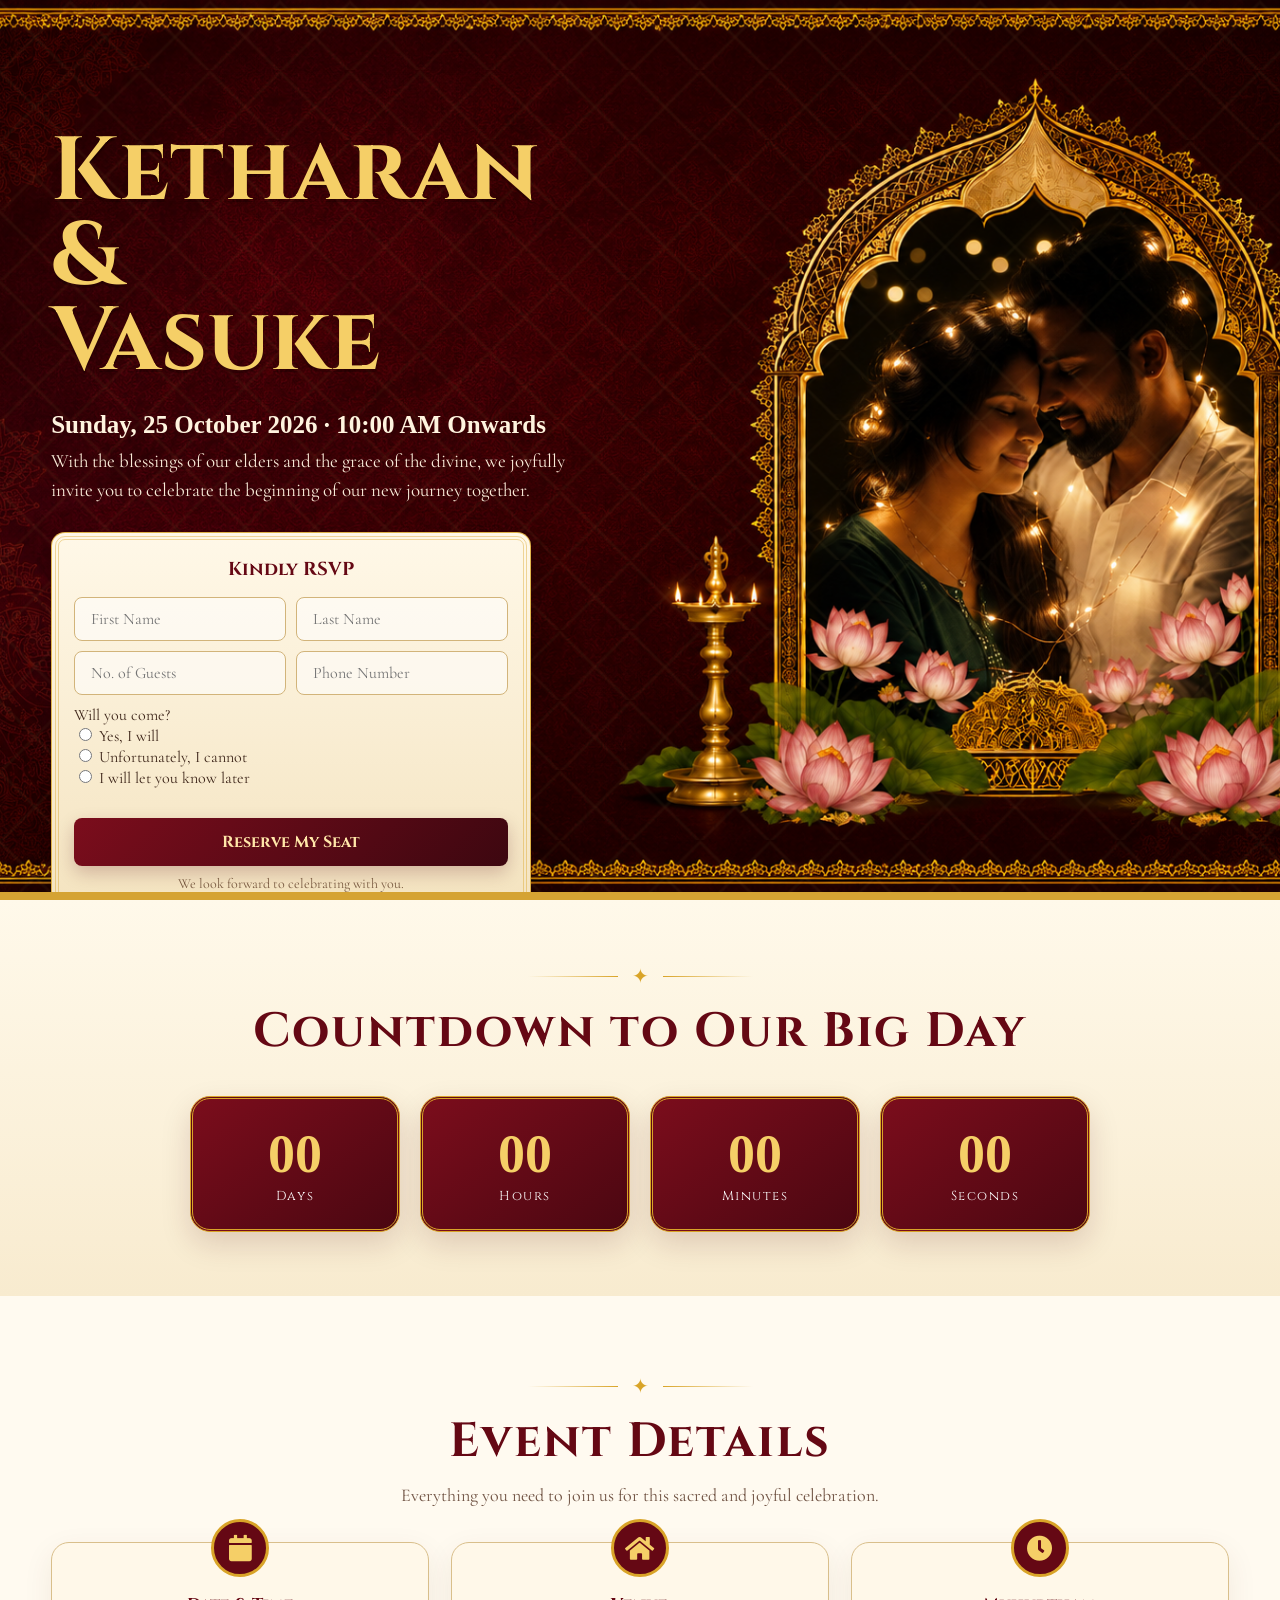
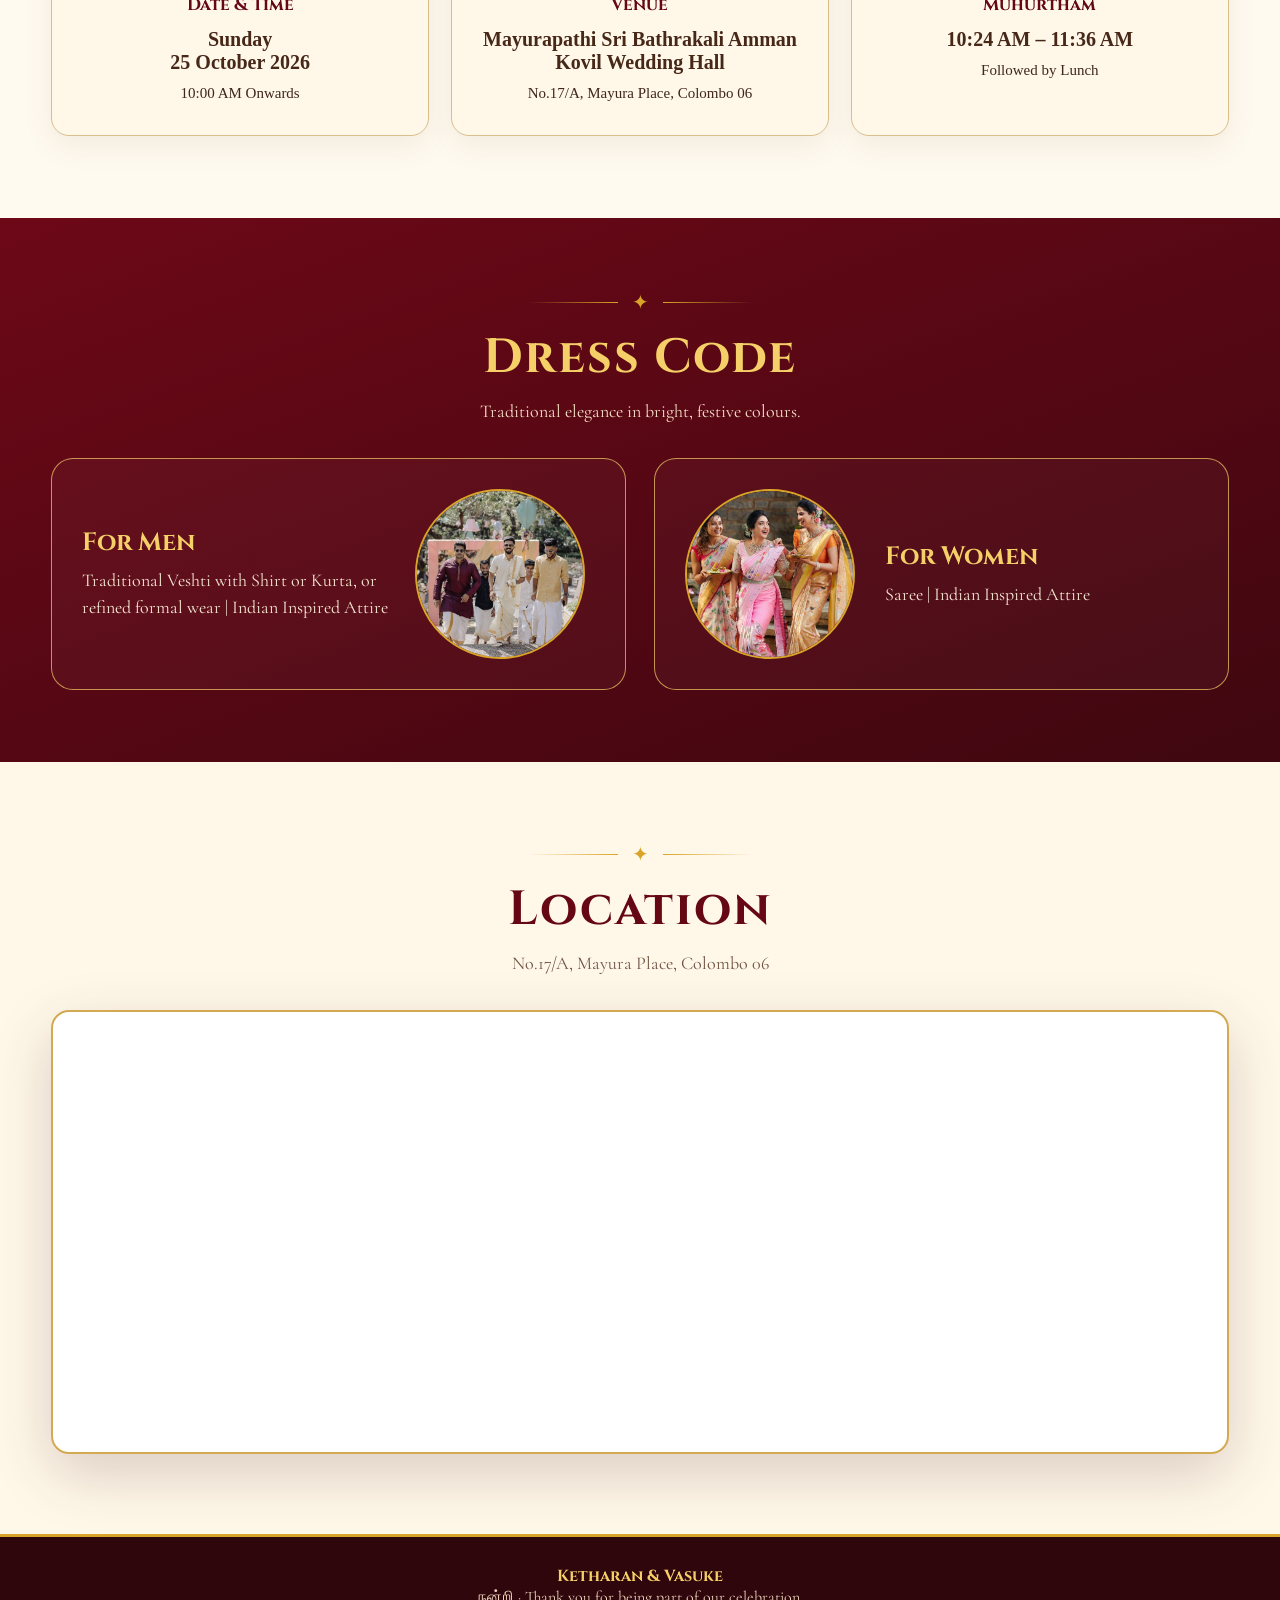
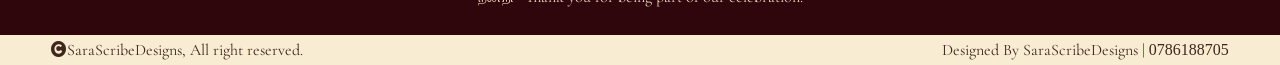
==== index.html @ 663a2b0b "rename home" ====
<!DOCTYPE html>
<html lang="en">

<head>
    <meta charset="UTF-8" />
    <meta name="viewport" content="width=device-width, initial-scale=1.0" />
    <meta name="theme-color" content="#5b0713" />
    <title>Ketharan & Vasuke — Wedding Invitation</title>
    <link rel="preconnect" href="https://fonts.googleapis.com">
    <link rel="preconnect" href="https://fonts.gstatic.com" crossorigin>
    <link
        href="https://fonts.googleapis.com/css2?family=Cinzel:wght@500;600;700&family=Cormorant+Garamond:wght@400;500;600;700&family=Noto+Serif+Tamil:wght@500;600;700&display=swap"
        rel="stylesheet">
    <!-- Icon Font Stylesheet -->
    <link rel="stylesheet" href="https://use.fontawesome.com/releases/v5.15.4/css/all.css" />
    <link href="https://cdn.jsdelivr.net/npm/bootstrap-icons@1.4.1/font/bootstrap-icons.css" rel="stylesheet">
    <style>
        :root {
            --maroon: #650814;
            --maroon-2: #3d0710;
            --wine: #7b0d1c;
            --gold: #d9a428;
            --gold-2: #f5cf67;
            --ivory: #fff7e7;
            --cream: #f8ecd2;
            --ink: #3f271b;
            --green: #425f2b;
            --shadow: 0 20px 60px rgba(55, 8, 17, .18);
        }

        * {
            box-sizing: border-box
        }

        html {
            scroll-behavior: smooth
        }

        body {
            margin: 0;
            color: var(--ink);
            font-family: 'Cormorant Garamond', Georgia, serif;
            background:
                radial-gradient(circle at 20% 0%, rgba(217, 164, 40, .08), transparent 30%),
                linear-gradient(180deg, #fff9ed, #f8ecd2);
            overflow-x: hidden;
        }

        img {
            max-width: 100%;
            display: block
        }

        a {
            color: inherit;
            text-decoration: none
        }

        button,
        input,
        select {
            font: inherit
        }

        section {
            position: relative
        }

        .container {
            width: min(1180px, 92vw);
            margin: auto
        }

        .ornament-line {
            display: flex;
            align-items: center;
            gap: 14px;
            justify-content: center;
            color: var(--gold);
            font-size: 20px;
            margin-bottom: 10px
        }

        .ornament-line::before,
        .ornament-line::after {
            content: "";
            height: 1px;
            width: 90px;
            background: linear-gradient(90deg, transparent, var(--gold))
        }

        .ornament-line::after {
            background: linear-gradient(90deg, var(--gold), transparent)
        }

        .section-title {
            margin: 0;
            text-align: center;
            color: var(--maroon);
            font-family: 'Cinzel', serif;
            font-size: clamp(28px, 4vw, 48px);
            letter-spacing: .04em
        }

        .section-subtitle {
            text-align: center;
            margin: 10px auto 36px;
            max-width: 640px;
            font-size: 18px;
            color: #705343
        }

        .pattern-corner {
            position: absolute;
            width: 180px;
            height: 180px;
            opacity: .12;
            pointer-events: none;
            background:
                radial-gradient(circle at center, transparent 0 26px, var(--gold) 27px 29px, transparent 30px 41px, var(--gold) 42px 44px, transparent 45px),
                conic-gradient(from 22deg, transparent 0 10deg, var(--gold) 10deg 12deg, transparent 12deg 34deg, var(--gold) 34deg 36deg, transparent 36deg);
            border-radius: 50%;
        }

        .pattern-corner.left {
            left: -80px;
            top: 50px
        }

        .pattern-corner.right {
            right: -80px;
            top: 80px
        }

        /* NAV */
        .site-header {
            position: absolute;
            z-index: 20;
            left: 0;
            right: 0;
            top: 0;
            padding: 22px 0;
        }

        .navbar {
            display: flex;
            align-items: center;
            justify-content: space-between;
            gap: 28px
        }

        .brand {
            display: flex;
            align-items: center;
            gap: 12px;
            color: var(--gold-2);
            font-family: 'Noto Serif Tamil', serif
        }

        .brand-mark {
            width: 42px;
            height: 42px;
            border: 1px solid rgba(245, 207, 103, .65);
            border-radius: 50%;
            display: grid;
            place-items: center;
            box-shadow: inset 0 0 0 5px rgba(245, 207, 103, .08);
            font-family: 'Cinzel';
            font-size: 18px;
        }

        .brand-copy small {
            display: block;
            font-family: 'Cormorant Garamond';
            color: #f7e8bf;
            letter-spacing: .12em
        }

        .nav-links {
            display: flex;
            align-items: center;
            gap: 28px;
            color: #fff3db;
            font-weight: 600
        }

        .nav-links a {
            position: relative
        }

        .nav-links a::after {
            content: "";
            position: absolute;
            left: 0;
            bottom: -8px;
            width: 0;
            height: 1px;
            background: var(--gold);
            transition: .25s
        }

        .nav-links a:hover::after {
            width: 100%
        }

        .nav-cta {
            background: linear-gradient(135deg, var(--gold-2), var(--gold));
            color: #4d180b;
            padding: 11px 18px;
            border-radius: 999px;
            font-weight: 700
        }

        .menu-btn {
            display: none;
            border: 1px solid rgba(255, 255, 255, .3);
            background: transparent;
            color: white;
            border-radius: 8px;
            padding: 8px 10px;
            font-size: 20px
        }

        /* HERO */
        .hero {
            min-height: 870px;
            color: white;
            padding: 130px 0 70px;
            background: url(img/hero.png) center/cover no-repeat;
            border-bottom: 8px solid #d5a333;
            overflow: hidden;
            height: 100vh;
        }

        .hero::before {
            content: "";
            position: absolute;
            inset: 0;
            opacity: .12;
            pointer-events: none;
            background:
                linear-gradient(45deg, transparent 46%, rgba(245, 207, 103, .4) 48% 49%, transparent 51%),
                linear-gradient(-45deg, transparent 46%, rgba(245, 207, 103, .35) 48% 49%, transparent 51%);
            background-size: 70px 70px;
        }

        .top-garland {
            position: absolute;
            top: 0;
            left: 0;
            right: 0;
            height: 11px;
            background: repeating-linear-gradient(90deg, #f5cf67 0 9px, #b96623 9px 18px, #fff0cc 18px 27px);
            box-shadow: 0 4px 12px rgba(0, 0, 0, .25)
        }

        .flower-string {
            position: absolute;
            top: 14px;
            width: 22px;
            height: 190px;
            background: repeating-linear-gradient(180deg, #fff4d6 0 11px, #d75959 11px 18px, #f0a42e 18px 25px, #fff4d6 25px 37px);
            border-radius: 12px;
            opacity: .9
        }

        .flower-string::after {
            content: "✦";
            position: absolute;
            bottom: -24px;
            left: -2px;
            color: var(--gold-2);
            font-size: 26px
        }

        .flower-string.left {
            left: 25px
        }

        .flower-string.right {
            right: 25px
        }

        .hero-grid {
            display: grid;
            grid-template-columns: 1fr 1.08fr;
            gap: 58px;
            align-items: center;
            position: relative;
            z-index: 2
        }

        .eyebrow {
            font-family: 'Noto Serif Tamil', serif;
            color: var(--gold-2);
            font-size: 22px;
            letter-spacing: .06em;
            margin-bottom: 10px
        }

        .hero h1 {
            font-family: 'Cinzel', serif;
            font-size: clamp(56px, 7vw, 92px);
            line-height: .95;
            margin: 0;
            color: var(--gold-2);
            text-shadow: 0 3px 0 rgba(0, 0, 0, .22)
        }

        .hero-date {
            font-size: 25px;
            font-weight: 600;
            color: #fff4df;
            margin: 26px 0 8px;
            font-family: serif;
        }

        .hero-copy {
            max-width: 560px;
            color: #f9ead8;
            font-size: 19px;
            line-height: 1.5;
            margin: 0 0 28px
        }

        .rsvp-card {
            width: min(100%, 480px);
            background: linear-gradient(180deg, #fff8e8, #f4e3bf);
            color: var(--ink);
            border: 1px solid rgba(217, 164, 40, .8);
            border-radius: 14px;
            padding: 22px;
            box-shadow: 0 18px 40px rgba(0, 0, 0, .28);
            outline: 4px double rgba(217, 164, 40, .42);
            outline-offset: -8px
        }

        .rsvp-card h3 {
            font-family: 'Cinzel', serif;
            color: var(--maroon);
            text-align: center;
            margin: 2px 0 15px
        }

        .form-grid {
            display: grid;
            grid-template-columns: 1fr 1fr;
            gap: 10px
        }

        .form-field {
            display: flex;
            align-items: center;
            background: rgba(255, 255, 255, .56);
            border: 1px solid #d2b47a;
            border-radius: 8px;
            padding: 0 11px
        }

        .form-field input,
        .form-field select {
            width: 100%;
            border: 0;
            outline: 0;
            background: transparent;
            padding: 11px 5px;
            color: #4f3726
        }

        .form-field.full {
            grid-column: 1/-1
        }

        .rsvp-btn {
            grid-column: 1/-1;
            border: 0;
            border-radius: 8px;
            padding: 13px;
            background: linear-gradient(135deg, var(--wine), var(--maroon-2));
            color: #ffe7a9;
            font-family: 'Cinzel';
            font-weight: 700;
            cursor: pointer;
            transition: .2s;
            box-shadow: 0 7px 18px rgba(84, 5, 17, .22)
        }

        .rsvp-btn:hover {
            transform: translateY(-1px);
            filter: brightness(1.08)
        }

        .form-note {
            text-align: center;
            font-size: 14px;
            color: #7a5b42;
            margin: 9px 0 0
        }

        .hero-visual {
            position: relative;
            min-height: 610px;
            display: flex;
            justify-content: center;
            align-items: center
        }

        .temple-frame {
            position: relative;
            width: min(100%, 530px);
            aspect-ratio: .82;
            display: flex;
            align-items: flex-end;
            justify-content: center;
            border: 5px solid var(--gold);
            border-bottom-width: 14px;
            border-radius: 48% 48% 8% 8% / 34% 34% 8% 8%;
            background: radial-gradient(circle at 50% 30%, #f7d878 0 2%, #d89f25 2.5% 3.5%, #fff1b5 4% 5%, rgba(245, 207, 103, .18) 38%, transparent 60%);
            box-shadow: 0 0 0 10px rgba(217, 164, 40, .13), 0 25px 60px rgba(0, 0, 0, .35);
            overflow: hidden
        }

        .temple-frame::before {
            content: "";
            position: absolute;
            inset: 18px;
            border: 2px solid rgba(255, 220, 116, .75);
            border-radius: 48% 48% 4% 4% / 34% 34% 5% 5%;
            box-shadow: inset 0 0 0 6px rgba(255, 220, 116, .12);
            z-index: 2;
            pointer-events: none
        }

        .temple-frame img {
            width: 100%;
            height: 100%;
            object-fit: cover;
            object-position: center top;
            filter: saturate(.95) contrast(1.02)
        }

        .frame-crown {
            position: absolute;
            top: -44px;
            left: 50%;
            transform: translateX(-50%);
            width: 300px;
            height: 95px;
            border: 4px solid var(--gold);
            border-bottom: 0;
            border-radius: 50% 50% 0 0;
            z-index: 3
        }

        .frame-crown::before,
        .frame-crown::after {
            content: "";
            position: absolute;
            width: 54px;
            height: 54px;
            border: 3px solid var(--gold);
            transform: rotate(45deg);
            top: 34px;
            background: rgba(101, 8, 20, .8)
        }

        .frame-crown::before {
            left: -28px
        }

        .frame-crown::after {
            right: -28px
        }

        .lamp {
            position: absolute;
            bottom: 42px;
            font-size: 72px;
            filter: drop-shadow(0 10px 10px rgba(0, 0, 0, .25));
            z-index: 4;
            color: #f5c343
        }

        .lamp.left {
            left: -34px
        }

        .lamp.right {
            right: -34px
        }

        .lotus-bed {
            position: absolute;
            left: 3%;
            right: 3%;
            bottom: -22px;
            height: 90px;
            z-index: 5;
            background: radial-gradient(ellipse at 10% 60%, #8ca05d 0 12%, transparent 13%), radial-gradient(ellipse at 25% 72%, #536f39 0 13%, transparent 14%), radial-gradient(ellipse at 50% 66%, #ec9f98 0 10%, transparent 11%), radial-gradient(ellipse at 67% 74%, #d78384 0 10%, transparent 11%), radial-gradient(ellipse at 86% 60%, #789552 0 12%, transparent 13%)
        }

        /* COUNTDOWN */
        .countdown-section {
            padding: 64px 0;
            background: linear-gradient(180deg, #fff9ea, #f8ebcf);
            overflow: hidden
        }

        .countdown-grid {
            display: grid;
            grid-template-columns: repeat(4, 1fr);
            gap: 20px;
            max-width: 900px;
            margin: 32px auto 0
        }

        .count-box {
            background: linear-gradient(145deg, var(--wine), #4b0711);
            color: white;
            text-align: center;
            border-radius: 20px;
            padding: 24px 10px;
            border: 3px double var(--gold);
            box-shadow: 0 12px 30px rgba(77, 7, 17, .15)
        }

        .count-box strong {
            display: block;
            font-family: 'Cinzel';
            font-size: clamp(34px, 6vw, 54px);
            color: var(--gold-2);
            font-family: serif;
        }

        .count-box span {
            font-family: 'Cinzel';
            font-size: 13px;
            letter-spacing: .12em
        }

        /* DETAILS */
        .details-section {
            padding: 78px 0 82px;
            background: #fffaf0
        }

        .detail-grid {
            display: grid;
            grid-template-columns: repeat(3, 1fr);
            gap: 22px;
            margin-top: 36px
        }

        .detail-card {
            padding: 34px 24px 30px;
            text-align: center;
            border: 1px solid #d9bf8b;
            background: #fff8e9;
            border-radius: 18px;
            box-shadow: 0 10px 30px rgba(92, 50, 20, .08);
            position: relative
        }

        .detail-icon {
            width: 58px;
            height: 58px;
            display: grid;
            place-items: center;
            margin: -58px auto 16px;
            border-radius: 50%;
            background: var(--maroon);
            border: 3px solid var(--gold);
            color: var(--gold-2);
            font-size: 26px
        }

        .detail-card h3 {
            font-family: 'Cinzel';
            font-size: 17px;
            color: var(--maroon);
            margin: 8px 0 12px
        }

        .detail-card strong {
            font-size: 20px;
            color: #472818;
            font-family: serif;
        }

        .detail-card p {
            font-size: 15px;
            margin: 8px 0 0;
            line-height: 1.5;
            font-family: serif;
        }

        /* TIMELINE */
        .timeline-section {
            padding: 80px 0;
            background: linear-gradient(180deg, #f8ecd2, #fff8e8);
            overflow: hidden
        }

        .timeline {
            position: relative;
            max-width: 970px;
            margin: 40px auto 0;
            padding: 10px 0
        }

        .timeline::before {
            content: "";
            position: absolute;
            top: 0;
            bottom: 0;
            left: 50%;
            width: 2px;
            background: linear-gradient(var(--gold), var(--maroon), var(--gold));
            transform: translateX(-50%)
        }

        .timeline-item {
            width: 50%;
            padding: 12px 50px 22px;
            position: relative
        }

        .timeline-item:nth-child(odd) {
            left: 0;
            text-align: right
        }

        .timeline-item:nth-child(even) {
            left: 50%;
            text-align: left
        }

        .timeline-item::after {
            content: "";
            position: absolute;
            top: 29px;
            width: 16px;
            height: 16px;
            background: var(--maroon);
            border: 3px solid var(--gold);
            border-radius: 50%;
            z-index: 2
        }

        .timeline-item:nth-child(odd)::after {
            right: -8px
        }

        .timeline-item:nth-child(even)::after {
            left: -8px
        }

        .event-chip {
            display: inline-flex;
            align-items: center;
            gap: 12px;
            background: #fffaf0;
            border: 1px solid #e0c697;
            border-radius: 18px;
            padding: 18px 20px;
            box-shadow: 0 8px 28px rgba(91, 36, 12, .08)
        }

        .timeline-item:nth-child(odd) .event-chip {
            flex-direction: row-reverse
        }

        .event-icon {
            width: 54px;
            height: 54px;
            border-radius: 50%;
            display: grid;
            place-items: center;
            background: var(--green);
            color: #f6d163;
            border: 2px solid var(--gold);
            font-size: 26px;
            flex: 0 0 auto
        }

        .event-copy h3 {
            font-family: 'Cinzel';
            color: var(--maroon);
            font-size: 20px;
            margin: 0 0 4px
        }

        .event-copy p {
            margin: 2px 0;
            font-size: 16px;
            line-height: 1.35
        }

        .event-copy .desc {
            color: #795d49
        }

        /* DRESS */
        .dress-section {
            padding: 72px 0;
            background: linear-gradient(160deg, #6d0817, #3f0710);
            color: white
        }

        .dress-section .section-title {
            color: var(--gold-2)
        }

        .dress-section .section-subtitle {
            color: #f6dfc6
        }

        .dress-grid {
            display: grid;
            grid-template-columns: 1fr 1fr;
            gap: 28px;
            margin-top: 34px
        }

        .dress-card {
            border: 1px solid rgba(245, 207, 103, .7);
            border-radius: 22px;
            padding: 30px;
            display: grid;
            grid-template-columns: 1fr 180px;
            align-items: center;
            gap: 20px;
            background: rgba(255, 255, 255, .03)
        }

        .dress-card:nth-child(2) {
            grid-template-columns: 180px 1fr
        }

        .dress-card h3 {
            font-family: 'Cinzel';
            color: var(--gold-2);
            font-size: 25px;
            margin: 0 0 8px
        }

        .dress-card p {
            font-size: 18px;
            line-height: 1.5;
            margin: 0;
            color: #f7e7d2
        }

        .attire-illustration {
            width: 170px;
            height: 170px;
            border-radius: 50%;
            border: 2px solid var(--gold);

            display: grid;
            place-items: center;

            background: radial-gradient(circle,
                    #f9df9b 0 2%,
                    rgba(249, 223, 155, .08) 48%,
                    transparent 49%);

            overflow: hidden;
        }

        .attire-illustration img {
            width: 100%;
            height: 100%;
            object-fit: cover;
            object-position: center;
        }

        /* LOCATION */
        .location-section {
            padding: 80px 0;
            background: #fff8e9
        }

        .map-shell {
            border: 2px solid #d3aa52;
            border-radius: 18px;
            padding: 10px;
            background: #fff;
            box-shadow: var(--shadow);
            overflow: hidden
        }

        .map-shell iframe {
            width: 100%;
            height: 420px;
            border: 0;
            border-radius: 12px;
            display: block
        }

        .location-bar {
            display: grid;
            grid-template-columns: repeat(3, 1fr);
            gap: 12px;
            margin-top: 20px
        }

        .travel-note {
            padding: 14px 16px;
            border: 1px solid #e1c99a;
            border-radius: 12px;
            background: #fffaf0;
            text-align: center;
            font-weight: 600
        }

        .direction-wrap {
            text-align: center;
            margin: 26px 0 0
        }

        .direction-btn {
            display: inline-flex;
            align-items: center;
            gap: 10px;
            background: var(--maroon);
            color: #ffe7a6;
            padding: 13px 28px;
            border-radius: 999px;
            font-family: 'Cinzel';
            font-weight: 700;
            box-shadow: 0 8px 20px rgba(101, 8, 20, .2)
        }

        /* FOOTER */
        footer {
            background: #2f060c;
            color: #ebd4b9;
            text-align: center;
            padding: 28px 16px;
            border-top: 3px solid var(--gold)
        }

        footer strong {
            color: var(--gold-2);
            font-family: 'Cinzel'
        }

        .copyright-wrap {
            display: flex;
            align-items: center;
            justify-content: space-between;
            padding: 5px 0px;
        }

        .tpno {
            font-family: serif;
        }

        /* RESPONSIVE */
        @media (max-width: 980px) {
            .nav-links {
                position: absolute;
                top: 72px;
                right: 4vw;
                background: rgba(49, 5, 12, .97);
                border: 1px solid rgba(245, 207, 103, .35);
                border-radius: 16px;
                padding: 18px;
                display: none;
                flex-direction: column;
                align-items: stretch;
                min-width: 220px;
                box-shadow: 0 20px 40px rgba(0, 0, 0, .3)
            }

            .nav-links.open {
                display: flex
            }

            .menu-btn {
                display: block
            }

            .hero {
                padding-top: 120px
            }

            .hero-grid {
                grid-template-columns: 1fr;
                gap: 50px
            }

            .hero-copy,
            .rsvp-card {
                margin-left: auto;
                margin-right: auto
            }

            .hero .hero-grid>div:first-child {
                text-align: center
            }

            .hero-visual {
                min-height: auto
            }

            .temple-frame {
                width: min(520px, 90vw)
            }

            .detail-grid {
                grid-template-columns: 1fr;
                gap: 42px
            }

            .dress-grid {
                grid-template-columns: 1fr
            }

            .location-bar {
                grid-template-columns: 1fr
            }
        }

        @media (max-width: 720px) {
            .hero {
                min-height: auto;
                padding-bottom: 52px
            }

            .brand-copy small {
                display: none
            }

            .hero h1 {
                font-size: clamp(44px, 15vw, 70px)
            }

            .form-grid {
                grid-template-columns: 1fr
            }

            .form-field.full,
            .rsvp-btn {
                grid-column: auto
            }

            .countdown-grid {
                grid-template-columns: repeat(2, 1fr)
            }

            .timeline::before {
                left: 20px
            }

            .timeline-item,
            .timeline-item:nth-child(even),
            .timeline-item:nth-child(odd) {
                width: 100%;
                left: 0;
                padding: 10px 0 20px 54px;
                text-align: left
            }

            .timeline-item:nth-child(odd)::after,
            .timeline-item:nth-child(even)::after {
                left: 12px;
                right: auto
            }

            .timeline-item:nth-child(odd) .event-chip {
                flex-direction: row
            }

            .event-chip {
                width: 100%
            }

            .dress-card,
            .dress-card:nth-child(2) {
                grid-template-columns: 1fr;
                text-align: center
            }

            .attire-illustration {
                margin: auto
            }

            .map-shell iframe {
                height: 340px
            }
        }

        @media (max-width: 460px) {
            .container {
                width: min(94vw, 1180px)
            }

            .site-header {
                padding-top: 18px
            }

            .hero {
                padding-top: 105px
            }

            .hero-date {
                font-size: 20px
            }

            .countdown-grid {
                gap: 12px
            }

            .count-box {
                border-radius: 14px;
                padding: 20px 6px
            }

            .detail-card {
                padding-left: 18px;
                padding-right: 18px
            }

            .event-chip {
                padding: 14px
            }

            .event-icon {
                width: 46px;
                height: 46px;
                font-size: 22px
            }
        }

        @media (max-width:768px) {
            .hero.mobile-view {
                display: block;
                background: url(img/mobile.png) center / cover no-repeat;
            }

            .hero.desktop-view {
                display: none;
            }

            .hero h1 {
                font-size: 25px;
            }

            .hero {
                padding-top: 110px;
            }

            .hero-date {
                font-size: 10px;
            }

            .hero-copy {
                max-width: 265px;
                font-size: 12px;
            }

            .rsvp-card {
                width: 80%;
            }

            .form-field input {
                font-size: 12px;
                padding: 5px 5px;
            }

            .form-field {
                border-radius: 4px;
            }

            .come-wrap {
                display: flex;
                flex-direction: column;
                align-items: flex-start;
                font-size: 12px;
            }

            .check-wrapper {
                display: flex;
                flex-direction: column;
                align-items: flex-start;
            }

            .rsvp-btn {
                font-size: 12px;
                padding: 5px 10px;
                border-radius: 4px;
            }

            section.rsvp-section {
                display: block;
            }

            .hero .rsvp-card {
                display: none;
            }

            .copyright-wrap {
                flex-direction: column;
            }
        }

        @media (min-width:768px) {
            .hero.mobile-view {
                display: none;
            }

            .hero.desktop-view {
                display: block;
                background: url(img/hero.png) center / cover no-repeat;
            }

            section.rsvp-section {
                display: none;
            }

            .hero .rsvp-card {
                display: block;
            }
        }




        /* RSVP SUCCESS POPUP */

        .success-popup {
            position: fixed;
            inset: 0;
            z-index: 99999;

            background: rgba(33, 3, 8, 0.72);
            backdrop-filter: blur(5px);

            display: flex;
            justify-content: center;
            align-items: center;

            padding: 20px;

            opacity: 0;
            visibility: hidden;

            transition: all 0.3s ease;
        }

        .success-popup.show {
            opacity: 1;
            visibility: visible;
        }

        .success-popup-box {
            position: relative;

            width: min(420px, 100%);
            padding: 45px 35px 35px;

            text-align: center;

            background:
                linear-gradient(180deg,
                    #fff9ec,
                    #f8e8c6);

            border: 2px solid var(--gold);
            border-radius: 18px;

            box-shadow:
                0 25px 70px rgba(0, 0, 0, 0.35),
                inset 0 0 0 5px rgba(217, 164, 40, 0.10);

            transform: scale(0.85) translateY(20px);
            transition: all 0.3s ease;
        }

        .success-popup.show .success-popup-box {
            transform: scale(1) translateY(0);
        }

        .success-popup-box::before {
            content: "";
            position: absolute;
            inset: 8px;

            border: 1px solid rgba(217, 164, 40, 0.45);
            border-radius: 12px;

            pointer-events: none;
        }

        .success-icon {
            width: 75px;
            height: 75px;

            margin: -80px auto 20px;

            display: flex;
            justify-content: center;
            align-items: center;

            border-radius: 50%;

            background:
                linear-gradient(145deg,
                    var(--wine),
                    var(--maroon-2));

            border: 4px solid var(--gold);

            color: var(--gold-2);
            font-size: 30px;

            box-shadow: 0 10px 25px rgba(101, 8, 20, 0.3);

            position: relative;
            z-index: 2;
        }

        .popup-decoration {
            color: var(--gold);
            font-size: 22px;
            margin-bottom: 5px;
        }

        .success-popup h2 {
            margin: 5px 0 12px;

            font-family: 'Cinzel', serif;
            font-size: 28px;

            color: var(--maroon);
        }

        .success-popup p {
            margin: 0 auto 25px;

            max-width: 300px;

            font-size: 18px;
            line-height: 1.5;

            color: #705343;
        }

        .popup-ok-btn {
            min-width: 140px;

            border: none;
            border-radius: 30px;

            padding: 11px 25px;

            cursor: pointer;

            background:
                linear-gradient(135deg,
                    var(--wine),
                    var(--maroon-2));

            color: var(--gold-2);

            font-family: 'Cinzel', serif;
            font-size: 14px;
            font-weight: 600;

            transition: 0.2s;
        }

        .popup-ok-btn:hover {
            transform: translateY(-2px);
            box-shadow: 0 8px 18px rgba(101, 8, 20, 0.25);
        }

        .popup-close {
            position: absolute;

            top: 12px;
            right: 16px;

            width: 32px;
            height: 32px;

            border: none;
            background: transparent;

            font-size: 27px;
            line-height: 1;

            color: #8b6c4a;
            cursor: pointer;

            z-index: 5;
        }

        .popup-close:hover {
            color: var(--maroon);
        }


        @media (max-width: 480px) {

            .success-popup-box {
                padding: 42px 25px 30px;
            }

            .success-popup h2 {
                font-size: 23px;
            }

            .success-popup p {
                font-size: 16px;
            }

            .success-icon {
                width: 65px;
                height: 65px;
                font-size: 26px;
            }
        }
    </style>
</head>

<body>


    <main>

        <section class="hero mobile-view" id="home">

            <div class="container hero-grid">
                <div>

                    <h1>Ketharan &<br>Vasuke</h1>
                    <div class="hero-date">Sunday, 25 October 2026 · 10:00 AM Onwards</div>
                    <p class="hero-copy">With the blessings of our elders and the grace of the divine, we joyfully
                        invite you to celebrate the beginning of our new journey together.</p>

                    <form class="rsvp-card rsvp-form" id="rsvp">
                        <h3>Kindly RSVP</h3>
                        <div class="form-grid">
                            <label class="form-field"><input type="text" id="FName" name="FName"
                                    placeholder="First Name"></label>
                            <label class="form-field"><input type="text" id="LName" name="LName"
                                    placeholder="Last Name"></label>
                            <label class="form-field"><input type="number" id="Guests" name="Guests"
                                    placeholder="No. of Guests"></label>
                            <label class="form-field"><input type="tel" placeholder="Phone Number" name="PhoneNumber"
                                    id="PhoneNumber" pattern="[0-9]{10}" maxlength="10" /></label>
                            <div class="come-wrap">
                                <label for="Response" class="d-flex">Will you come?</label>
                                <div class="check-wrapper">
                                    <div><input type="radio" id="Response1" name="Response" value="Yes, I will"
                                            required>
                                        <label for="Response1">Yes, I will</label><br>
                                    </div>

                                    <div><input type="radio" id="Response2" name="Response"
                                            value="Unfortunately, I am not">
                                        <label for="Response2">Unfortunately, I cannot</label><br>
                                    </div>

                                    <div><input type="radio" id="Response3" name="Response"
                                            value="I will tell you a bit later">
                                        <label for="Response3">I will let you know
                                            later</label><br><br>
                                    </div>
                                </div>
                            </div>


                            <button class="rsvp-btn" type="submit">Reserve My Seat</button>
                        </div>
                        <p class="form-note" id="formNote">We look forward to celebrating with you.</p>
                    </form>
                </div>


            </div>
        </section>



        <section class="hero desktop-view" id="home">

            <div class="container hero-grid">
                <div>

                    <h1>Ketharan &<br>Vasuke</h1>
                    <div class="hero-date">Sunday, 25 October 2026 · 10:00 AM Onwards</div>
                    <p class="hero-copy">With the blessings of our elders and the grace of the divine, we joyfully
                        invite you to celebrate the beginning of our new journey together.</p>

                    <form class="rsvp-card rsvp-form" id="rsvp">
                        <h3>Kindly RSVP</h3>
                        <div class="form-grid">
                            <label class="form-field"><input type="text" id="FName" name="FName"
                                    placeholder="First Name"></label>
                            <label class="form-field"><input type="text" id="LName" name="LName"
                                    placeholder="Last Name"></label>
                            <label class="form-field"><input type="number" id="Guests" name="Guests"
                                    placeholder="No. of Guests"></label>
                            <label class="form-field"><input type="tel" placeholder="Phone Number" name="PhoneNumber"
                                    id="PhoneNumber" pattern="[0-9]{10}" maxlength="10" /></label>
                            <div>
                                <label for="Response" class="d-flex">Will you come?</label>
                                <div class="check-wrapper">
                                    <div><input type="radio" id="Response1" name="Response" value="Yes, I will"
                                            required>
                                        <label for="Response1">Yes, I will</label><br>
                                    </div>

                                    <div><input type="radio" id="Response2" name="Response"
                                            value="Unfortunately, I am not">
                                        <label for="Response2">Unfortunately, I cannot</label><br>
                                    </div>

                                    <div><input type="radio" id="Response3" name="Response"
                                            value="I will tell you a bit later">
                                        <label for="Response3">I will let you know
                                            later</label><br><br>
                                    </div>
                                </div>
                            </div>


                            <button class="rsvp-btn" type="submit">Reserve My Seat</button>
                        </div>
                        <p class="form-note" id="formNote">We look forward to celebrating with you.</p>
                    </form>
                </div>


            </div>
        </section>

        <section class="countdown-section" id="countdown">

            <div class="container">
                <div class="ornament-line">✦</div>
                <h2 class="section-title">Countdown to Our Big Day</h2>
                <div class="countdown-grid">
                    <div class="count-box"><strong id="days">000</strong><span>Days</span></div>
                    <div class="count-box"><strong id="hours">00</strong><span>Hours</span></div>
                    <div class="count-box"><strong id="minutes">00</strong><span>Minutes</span></div>
                    <div class="count-box"><strong id="seconds">00</strong><span>Seconds</span></div>
                </div>
            </div>
        </section>

        <section class="details-section" id="details">
            <div class="container">
                <div class="ornament-line">✦</div>
                <h2 class="section-title">Event Details</h2>
                <p class="section-subtitle">Everything you need to join us for this sacred and joyful celebration.</p>
                <div class="detail-grid">
                    <article class="detail-card">
                        <div class="detail-icon"><i class="fa fa-calendar" aria-hidden="true"></i></div>
                        <h3>Date & Time</h3>
                        <strong>Sunday<br>25 October 2026</strong>
                        <p>10:00 AM Onwards</p>
                    </article>
                    <article class="detail-card">
                        <div class="detail-icon"><i class="fa fa-home" aria-hidden="true"></i></div>
                        <h3>Venue</h3>
                        <strong>Mayurapathi Sri Bathrakali Amman Kovil Wedding Hall</strong>
                        <p>No.17/A, Mayura Place, Colombo 06</p>
                    </article>
                    <article class="detail-card">
                        <div class="detail-icon"><i class="fa fa-clock" aria-hidden="true"></i></div>
                        <h3>Muhurtham</h3>
                        <strong>10:24 AM – 11:36 AM</strong>
                        <p>Followed by Lunch</p>
                    </article>
                </div>
            </div>
        </section>

        <!-- <section class="timeline-section" id="timeline">
            <div class="pattern-corner left"></div>
            <div class="pattern-corner right"></div>
            <div class="container">
                <div class="ornament-line">✦</div>
                <h2 class="section-title">Wedding Timeline</h2>
                <p class="section-subtitle">A celebration filled with colour, music, blessings and memories.</p>
                <div class="timeline">
                    <div class="timeline-item">
                        <div class="event-chip">
                            <div class="event-icon">✋</div>
                            <div class="event-copy">
                                <h3>Mehendi</h3>
                                <p><b>Monday, 21 July 2027 · 10:00 AM</b></p>
                                <p class="desc">Let’s paint the town green.</p>
                            </div>
                        </div>
                    </div>
                    <div class="timeline-item">
                        <div class="event-chip">
                            <div class="event-icon">♫</div>
                            <div class="event-copy">
                                <h3>Sangeet</h3>
                                <p><b>Tuesday, 22 July 2027 · 6:00 PM</b></p>
                                <p class="desc">An evening of music, dance and celebration.</p>
                            </div>
                        </div>
                    </div>
                    <div class="timeline-item">
                        <div class="event-chip">
                            <div class="event-icon">✺</div>
                            <div class="event-copy">
                                <h3>Haldi</h3>
                                <p><b>Wednesday, 23 July 2027 · 10:00 AM</b></p>
                                <p class="desc">A cherished tradition of love and blessings.</p>
                            </div>
                        </div>
                    </div>
                    <div class="timeline-item">
                        <div class="event-chip">
                            <div class="event-icon">⌘</div>
                            <div class="event-copy">
                                <h3>Wedding Day</h3>
                                <p><b>Sunday, 25 July 2027 · 9:00 AM</b></p>
                                <p class="desc">The sacred day we become one.</p>
                            </div>
                        </div>
                    </div>
                    <div class="timeline-item">
                        <div class="event-chip">
                            <div class="event-icon">♢</div>
                            <div class="event-copy">
                                <h3>Reception</h3>
                                <p><b>Sunday, 25 July 2027 · 7:00 PM</b></p>
                                <p class="desc">Join us for dinner and celebrations.</p>
                            </div>
                        </div>
                    </div>
                </div>
            </div>
        </section> -->

        <section class="dress-section" id="dress">
            <div class="container">
                <div class="ornament-line">✦</div>
                <h2 class="section-title">Dress Code</h2>
                <p class="section-subtitle">Traditional elegance in bright, festive colours.</p>
                <div class="dress-grid">
                    <article class="dress-card">
                        <div>
                            <h3>For Men</h3>
                            <p>Traditional Veshti with Shirt or Kurta, or refined formal wear | Indian Inspired Attire
                            </p>
                        </div>
                        <div class="attire-illustration">
                            <img src="img/Men wear.jpg" alt="Men traditional wedding attire">
                        </div>
                    </article>
                    <article class="dress-card">
                        <div class="attire-illustration">
                            <img src="img/Women wear.jpg" alt="Women traditional wedding attire">
                        </div>
                        <div>
                            <h3>For Women</h3>
                            <p>Saree | Indian Inspired Attire</p>
                        </div>
                    </article>
                </div>
            </div>
        </section>

        <section class="details-section rsvp-section">
            <div class="container">
                <div class="ornament-line">✦</div>
                <h2 class="section-title">RSVP</h2>
                <p class="section-subtitle">Kindly let us know if you will be able to join us for our wedding
                    celebration.</p>
                <form class="rsvp-card rsvp-form" id="rsvp">
                    <h3>Kindly RSVP</h3>
                    <div class="form-grid">
                        <label class="form-field"><input type="text" id="FName" name="FName"
                                placeholder="First Name"></label>
                        <label class="form-field"><input type="text" id="LName" name="LName"
                                placeholder="Last Name"></label>
                        <label class="form-field"><input type="number" id="Guests" name="Guests"
                                placeholder="No. of Guests"></label>
                        <label class="form-field"><input type="tel" placeholder="Phone Number" name="PhoneNumber"
                                id="PhoneNumber" pattern="[0-9]{10}" maxlength="10" /></label>
                        <div class="come-wrap">
                            <label for="Response" class="d-flex">Will you come?</label>
                            <div class="check-wrapper">
                                <div><input type="radio" id="Response1" name="Response" value="Yes, I will" required>
                                    <label for="Response1">Yes, I will</label><br>
                                </div>

                                <div><input type="radio" id="Response2" name="Response" value="Unfortunately, I am not">
                                    <label for="Response2">Unfortunately, I cannot</label><br>
                                </div>

                                <div><input type="radio" id="Response3" name="Response"
                                        value="I will tell you a bit later">
                                    <label for="Response3">I will let you know
                                        later</label><br><br>
                                </div>
                            </div>
                        </div>


                        <button class="rsvp-btn" type="submit">Reserve My Seat</button>
                    </div>
                    <p class="form-note" id="formNote">We look forward to celebrating with you.</p>
                </form>

        </section>

        <section class="location-section" id="location">
            <div class="container">
                <div class="ornament-line">✦</div>
                <h2 class="section-title">Location</h2>
                <p class="section-subtitle">No.17/A, Mayura Place, Colombo 06</p>

                <div class="map-shell">
                    <iframe
                        src="https://www.google.com/maps/embed?pb=!1m18!1m12!1m3!1d3961.066660613012!2d79.8688865!3d6.8826182!2m3!1f0!2f0!3f0!3m2!1i1024!2i768!4f13.1!3m3!1m2!1s0x3ae25bcbffd59d33%3A0x89922c02650bedf!2sMayurapathy%20Wedding%20Hall!5e0!3m2!1sen!2slk!4v1786771444398!5m2!1sen!2slk"
                        width="600" height="450" style="border:0;" allowfullscreen="" loading="lazy"
                        referrerpolicy="strict-origin-when-cross-origin"></iframe>
                </div>




            </div>
        </section>
    </main>

    <footer>
        <strong>Ketharan & Vasuke</strong><br>
        நன்றி · Thank you for being part of our celebration.
    </footer>
    <!-- Copyright Start -->
    <div class="container-fluid copyright py-4">
        <div class="container">
            <div class="copyright-wrap">
                <div class="">
                    <span class="text-body"><a href="https://www.facebook.com/profile.php?id=61566859385504"
                            class="border-bottom text-white"><i
                                class="fas fa-copyright text-light me-2"></i>SaraScribeDesigns</a>, All right
                        reserved.</span>
                </div>
                <div class="col-md-6 text-center text-md-end text-body">
                    <!--/*** This template is free as long as you keep the below author’s credit link/attribution link/backlink. ***/-->
                    <!--/*** If you'd like to use the template without the below author’s credit link/attribution link/backlink, ***/-->
                    <!--/*** you can purchase the Credit Removal License from "https://htmlcodex.com/credit-removal". ***/-->
                    Designed By <a class="border-bottom text-white"
                        href="https://www.facebook.com/profile.php?id=61566859385504">SaraScribeDesigns</a> | <span
                        class="tpno">0786188705</span>
                </div>
            </div>
        </div>
    </div>
    <!-- Copyright End -->


    <div class="success-popup" id="successPopup">
        <div class="success-popup-box">

            <button class="popup-close" id="closePopup">&times;</button>

            <div class="success-icon">
                <i class="fas fa-check"></i>
            </div>

            <div class="popup-decoration">✦</div>

            <h2>Thank You!</h2>

            <p>
                Your response has been submitted successfully.
            </p>

            <button class="popup-ok-btn" id="popupOkBtn">
                Done
            </button>

        </div>
    </div>




    <script>
        const weddingDate = new Date('2026-10-25T10:00:00+05:30');

        function updateCountdown() {
            const now = new Date();
            let diff = weddingDate - now;
            if (diff <= 0) {
                ['days', 'hours', 'minutes', 'seconds'].forEach(id => document.getElementById(id).textContent = '00');
                return;
            }
            const days = Math.floor(diff / 86400000);
            diff %= 86400000;
            const hours = Math.floor(diff / 3600000);
            diff %= 3600000;
            const minutes = Math.floor(diff / 60000);
            const seconds = Math.floor((diff % 60000) / 1000);

            document.getElementById('days').textContent = String(days).padStart(3, '0');
            document.getElementById('hours').textContent = String(hours).padStart(2, '0');
            document.getElementById('minutes').textContent = String(minutes).padStart(2, '0');
            document.getElementById('seconds').textContent = String(seconds).padStart(2, '0');
        }
        updateCountdown();
        setInterval(updateCountdown, 1000);



        const SCRIPT_URL =
            "https://script.google.com/macros/s/AKfycbwwafMFkglpS99Dkqqwka5dKm-4cDF8ZWFtAF9FDxe9r0iS3K6XuGnaJ4Y6rTHhuP1u/exec";

        const successPopup =
            document.getElementById('successPopup');

        const closePopup =
            document.getElementById('closePopup');

        const popupOkBtn =
            document.getElementById('popupOkBtn');


        document.querySelectorAll('.rsvp-form').forEach(form => {

            form.addEventListener('submit', async function (e) {

                e.preventDefault();

                if (!this.checkValidity()) {
                    this.reportValidity();
                    return;
                }

                const submitButton =
                    this.querySelector('.rsvp-btn');

                submitButton.disabled = true;
                submitButton.textContent = 'Submitting...';

                const formData = new FormData(this);

                try {

                    await fetch(SCRIPT_URL, {
                        method: 'POST',
                        body: formData,
                        mode: 'no-cors'
                    });

                    // Show success popup
                    successPopup.classList.add('show');

                    // Clear fields
                    this.reset();

                } catch (error) {

                    console.error(error);

                    alert(
                        'Unable to submit your response. Please try again.'
                    );

                } finally {

                    submitButton.disabled = false;
                    submitButton.textContent = 'Reserve My Seat';

                }

            });

        });


        function hideSuccessPopup() {
            successPopup.classList.remove('show');
        }


        closePopup.addEventListener(
            'click',
            hideSuccessPopup
        );

        popupOkBtn.addEventListener(
            'click',
            hideSuccessPopup
        );


        successPopup.addEventListener('click', function (e) {

            if (e.target === successPopup) {
                hideSuccessPopup();
            }

        });


        document.addEventListener('keydown', function (e) {

            if (e.key === 'Escape') {
                hideSuccessPopup();
            }

        });
    </script>
</body>

</html>
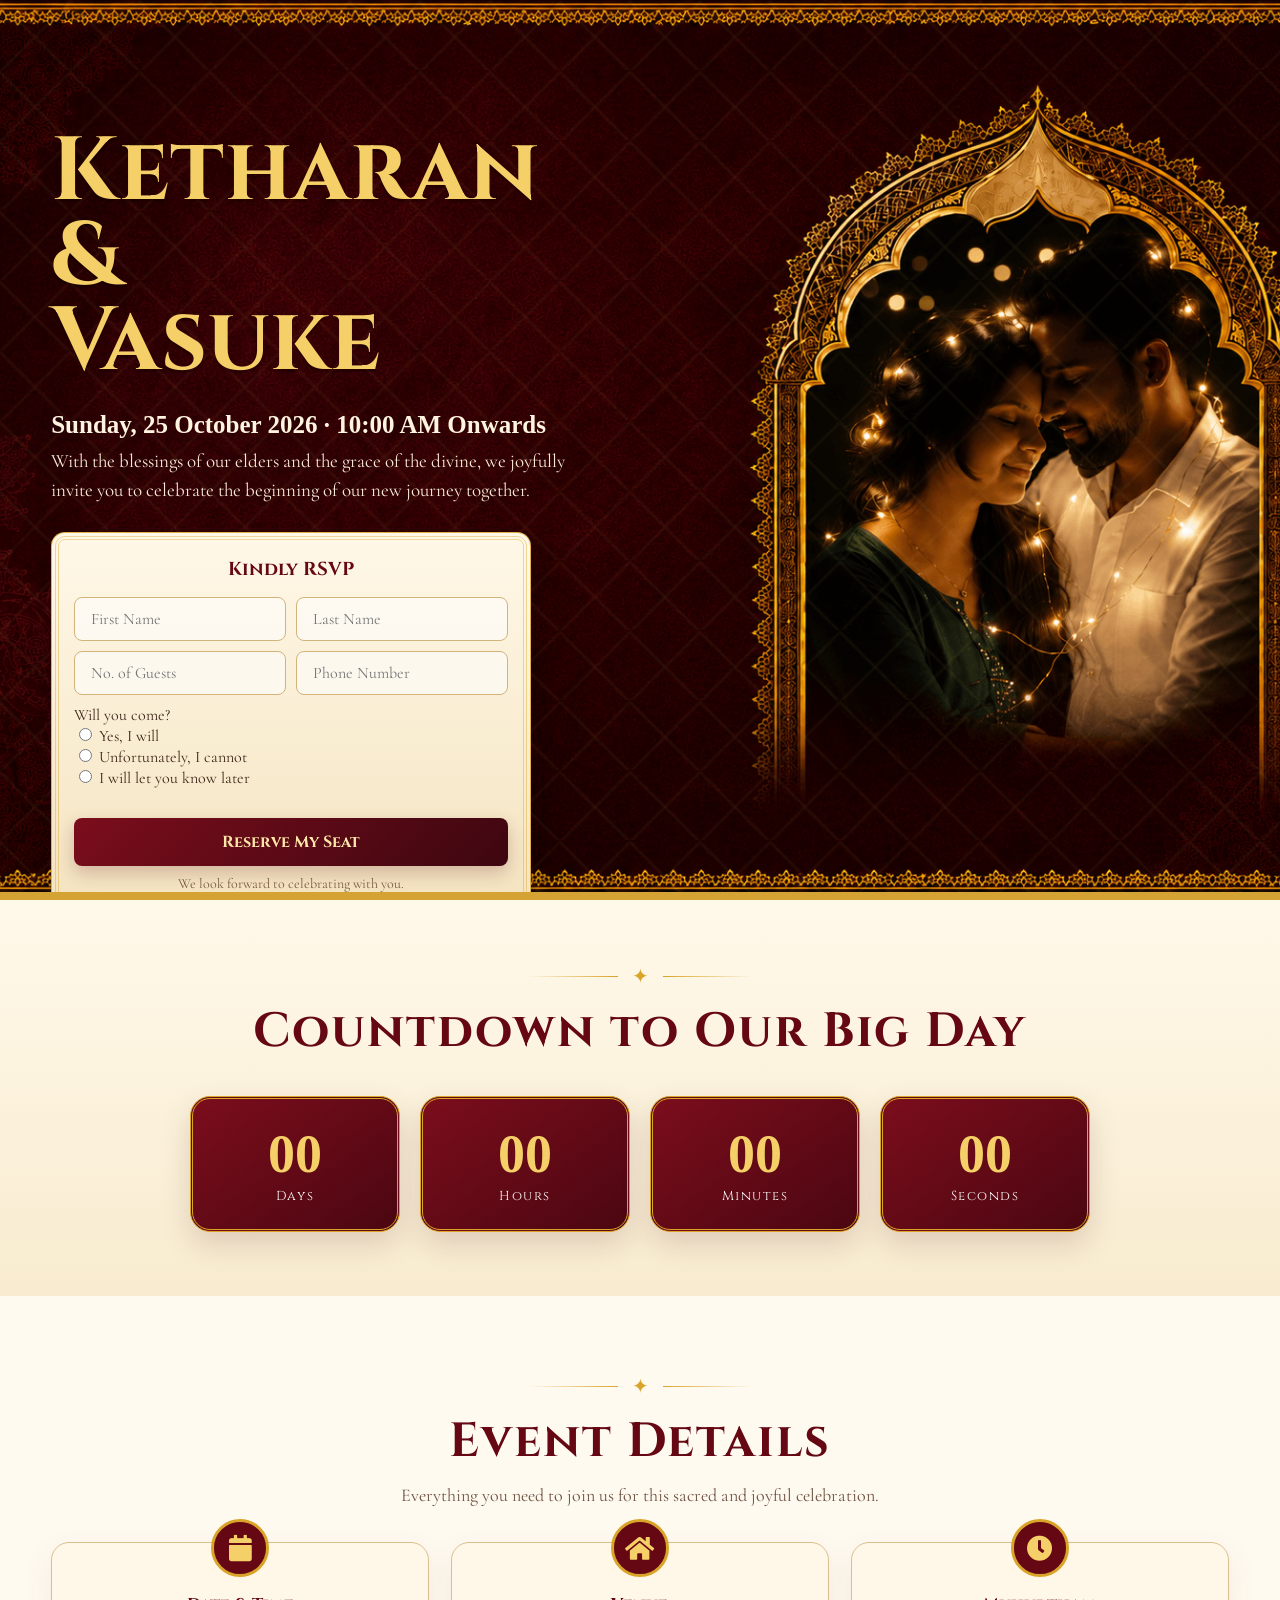
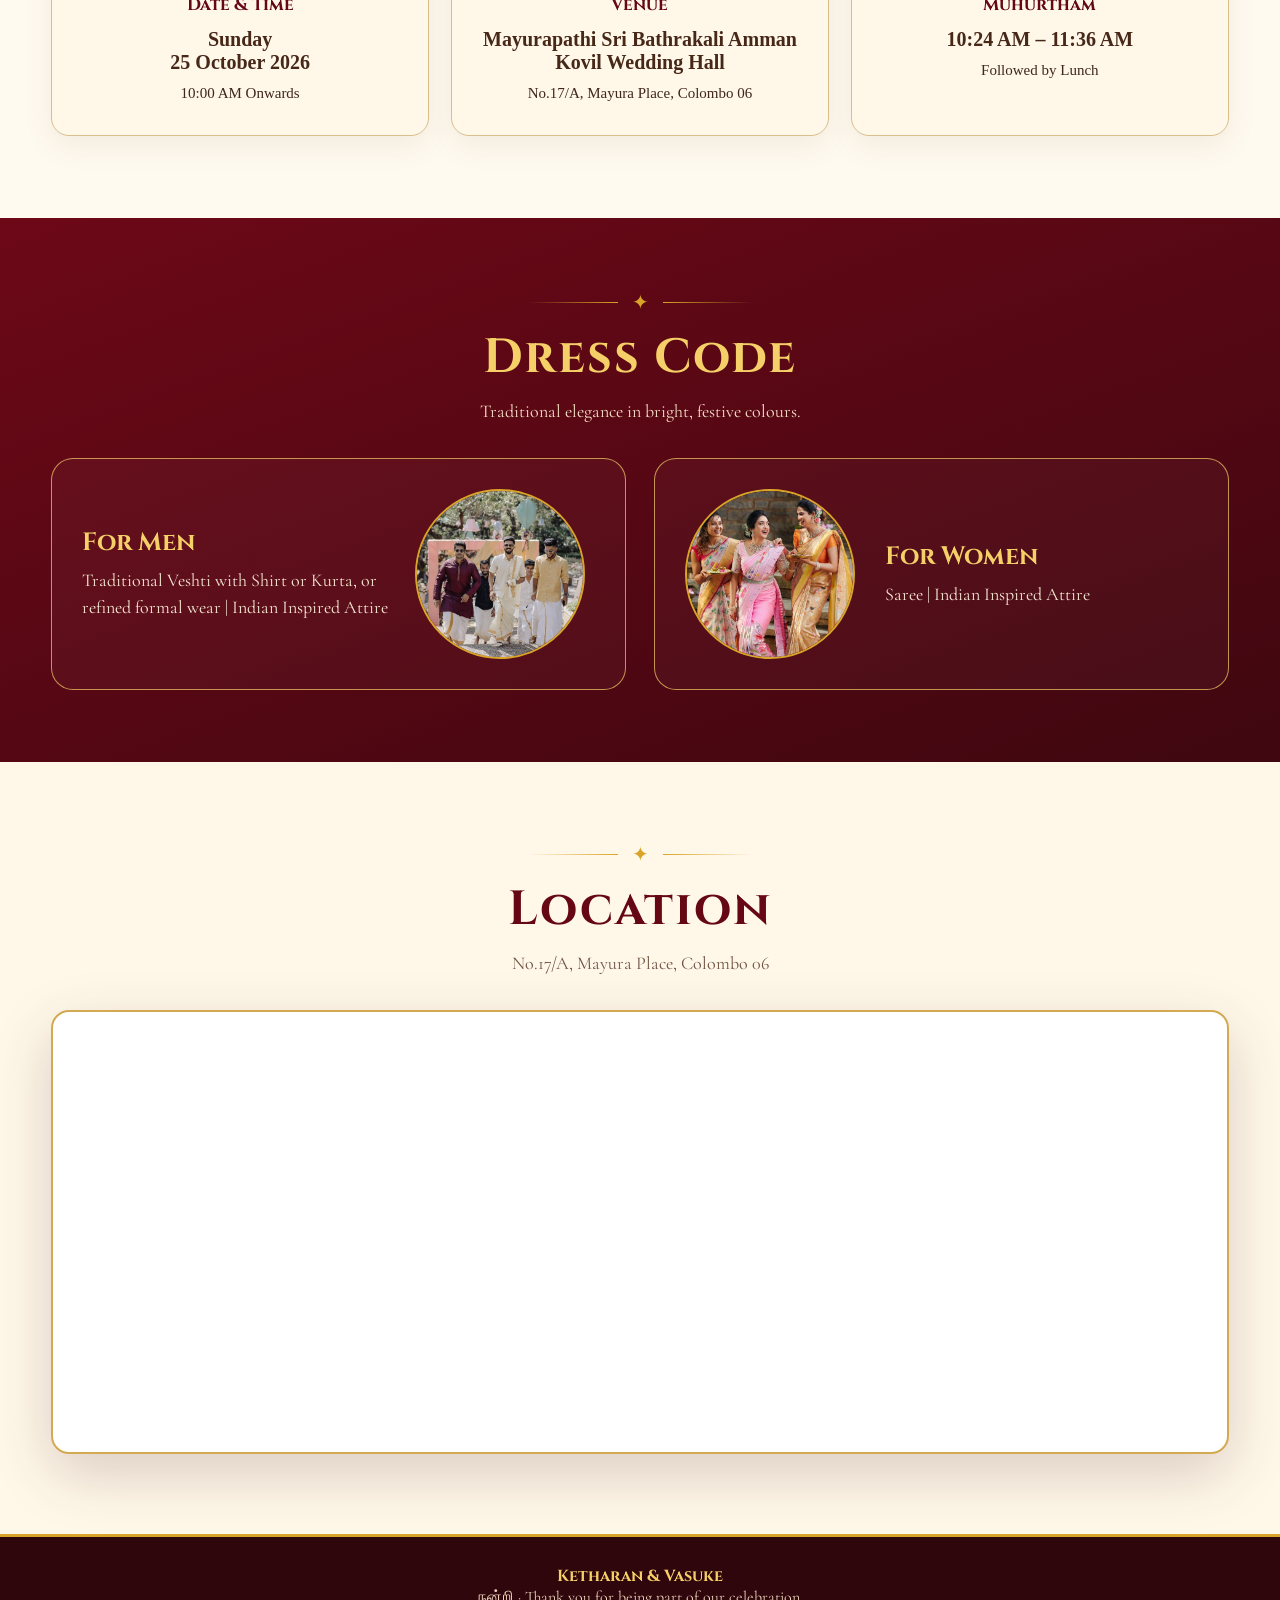
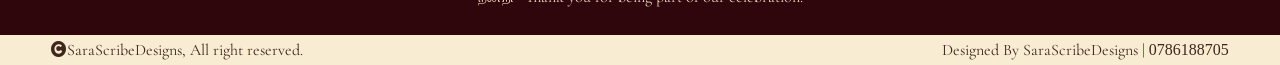
==== commit 71d989e7: "Change RSVP section , Change imges" ====
--- a/index.html
+++ b/index.html
@@ -1323,6 +1323,18 @@
                 font-size: 26px;
             }
         }
+
+        section.details-section.rsvp-section {
+            background: linear-gradient(160deg, #6d0817, #3f0710);
+        }
+
+        .rsvp-section .section-title {
+            color: var(--gold-2);
+        }
+
+        .rsvp-section .section-subtitle {
+            color: #f6dfc6;
+        }
     </style>
 </head>
 
@@ -1452,6 +1464,51 @@
                 </div>
             </div>
         </section>
+
+        <section class="details-section rsvp-section">
+            <div class="container">
+                <div class="ornament-line">✦</div>
+                <h2 class="section-title">RSVP</h2>
+                <p class="section-subtitle">Kindly let us know if you will be able to join us for our wedding
+                    celebration.</p>
+                <form class="rsvp-card rsvp-form" id="rsvp">
+                    <h3>Kindly RSVP</h3>
+                    <div class="form-grid">
+                        <label class="form-field"><input type="text" id="FName" name="FName"
+                                placeholder="First Name"></label>
+                        <label class="form-field"><input type="text" id="LName" name="LName"
+                                placeholder="Last Name"></label>
+                        <label class="form-field"><input type="number" id="Guests" name="Guests"
+                                placeholder="No. of Guests"></label>
+                        <label class="form-field"><input type="tel" placeholder="Phone Number" name="PhoneNumber"
+                                id="PhoneNumber" pattern="[0-9]{10}" maxlength="10" /></label>
+                        <div class="come-wrap">
+                            <label for="Response" class="d-flex">Will you come?</label>
+                            <div class="check-wrapper">
+                                <div><input type="radio" id="Response1" name="Response" value="Yes, I will" required>
+                                    <label for="Response1">Yes, I will</label><br>
+                                </div>
+
+                                <div><input type="radio" id="Response2" name="Response" value="Unfortunately, I am not">
+                                    <label for="Response2">Unfortunately, I cannot</label><br>
+                                </div>
+
+                                <div><input type="radio" id="Response3" name="Response"
+                                        value="I will tell you a bit later">
+                                    <label for="Response3">I will let you know
+                                        later</label><br><br>
+                                </div>
+                            </div>
+                        </div>
+
+
+                        <button class="rsvp-btn" type="submit">Reserve My Seat</button>
+                    </div>
+                    <p class="form-note" id="formNote">We look forward to celebrating with you.</p>
+                </form>
+
+        </section>
+
 
         <section class="details-section" id="details">
             <div class="container">
@@ -1572,49 +1629,6 @@
             </div>
         </section>
 
-        <section class="details-section rsvp-section">
-            <div class="container">
-                <div class="ornament-line">✦</div>
-                <h2 class="section-title">RSVP</h2>
-                <p class="section-subtitle">Kindly let us know if you will be able to join us for our wedding
-                    celebration.</p>
-                <form class="rsvp-card rsvp-form" id="rsvp">
-                    <h3>Kindly RSVP</h3>
-                    <div class="form-grid">
-                        <label class="form-field"><input type="text" id="FName" name="FName"
-                                placeholder="First Name"></label>
-                        <label class="form-field"><input type="text" id="LName" name="LName"
-                                placeholder="Last Name"></label>
-                        <label class="form-field"><input type="number" id="Guests" name="Guests"
-                                placeholder="No. of Guests"></label>
-                        <label class="form-field"><input type="tel" placeholder="Phone Number" name="PhoneNumber"
-                                id="PhoneNumber" pattern="[0-9]{10}" maxlength="10" /></label>
-                        <div class="come-wrap">
-                            <label for="Response" class="d-flex">Will you come?</label>
-                            <div class="check-wrapper">
-                                <div><input type="radio" id="Response1" name="Response" value="Yes, I will" required>
-                                    <label for="Response1">Yes, I will</label><br>
-                                </div>
-
-                                <div><input type="radio" id="Response2" name="Response" value="Unfortunately, I am not">
-                                    <label for="Response2">Unfortunately, I cannot</label><br>
-                                </div>
-
-                                <div><input type="radio" id="Response3" name="Response"
-                                        value="I will tell you a bit later">
-                                    <label for="Response3">I will let you know
-                                        later</label><br><br>
-                                </div>
-                            </div>
-                        </div>
-
-
-                        <button class="rsvp-btn" type="submit">Reserve My Seat</button>
-                    </div>
-                    <p class="form-note" id="formNote">We look forward to celebrating with you.</p>
-                </form>
-
-        </section>
 
         <section class="location-section" id="location">
             <div class="container">
